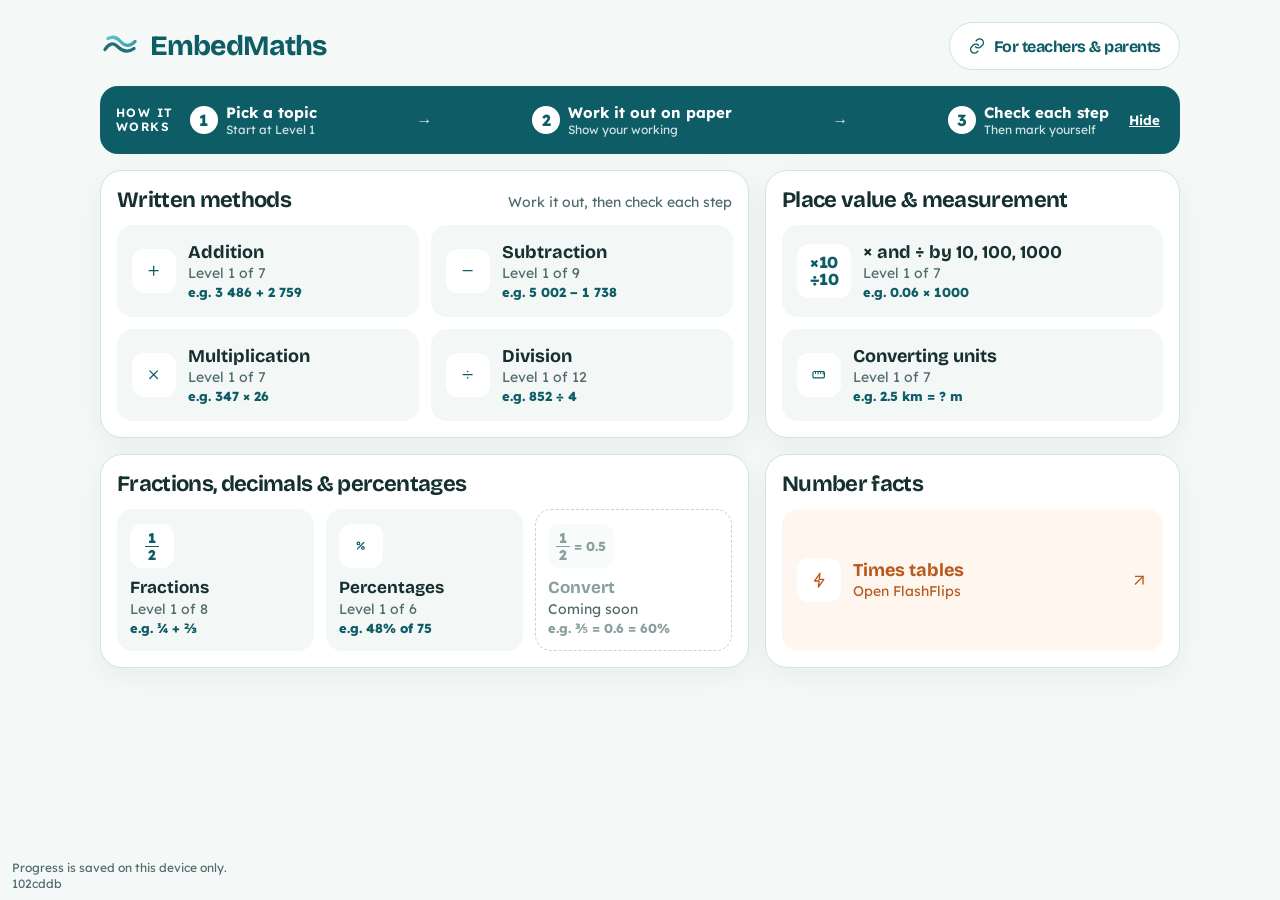
==== hub/index.html @ 119e543c "Draw the bus-stop line in one piece, and keep ticks and regrouped digits clear of the working. Co-au" ====
<!DOCTYPE html>
<html lang="en">
<head>
<meta charset="UTF-8">
<meta name="viewport" content="width=device-width, initial-scale=1, viewport-fit=cover">
<title>EmbedMaths</title>
<meta name="theme-color" content="#0E5D66">
<link rel="manifest" href="../manifest.webmanifest">
<link rel="apple-touch-icon" sizes="180x180" href="../icons/icon-embedmaths-180.png">
<link rel="icon" type="image/png" href="../icons/icon-embedmaths-512.png">
<meta name="apple-mobile-web-app-capable" content="yes">
<meta name="mobile-web-app-capable" content="yes">
<meta name="apple-mobile-web-app-status-bar-style" content="black-translucent">
<meta name="apple-mobile-web-app-title" content="EmbedMaths">
<script>
  /* Short commit id. Also the cache-buster. The version action keeps this current. */
  var VERSION = '102cddb';
  document.write('<link rel="stylesheet" href="core/styles.css?v=' + VERSION + '">');
</script>
</head>
<body>
<div id="app"></div>
<div id="note" class="modal hidden" role="dialog" aria-modal="true" aria-labelledby="noteText"></div>
<script>
  ['core/store.js', 'core/app.js', 'core/placevalue-chart.js', 'topics/subtraction.js', 'topics/addition.js', 'topics/multiplication.js', 'topics/division.js', 'topics/fractions.js', 'topics/percentages.js', 'topics/place-value.js', 'topics/conversions.js', 'core/levels.js', 'core/player.js', 'core/summary.js', 'core/extend.js', 'core/vendor/qrcode.js', 'core/linkbuilder.js'].forEach(function (src) {
    document.write('<script src="' + src + '?v=' + VERSION + '"><\/script>');
  });
</script>
<script>EM.boot();</script>
</body>
</html>
---- hub/core/styles.css ----
@font-face {
  font-family: "Bricolage Grotesque";
  src: url("fonts/bricolage-grotesque.woff2") format("woff2");
  font-weight: 200 800;
  font-style: normal;
  font-display: swap;
}
@font-face {
  font-family: Lexend;
  src: url("fonts/lexend.woff2") format("woff2");
  font-weight: 100 900;
  font-style: normal;
  font-display: swap;
}

:root {
  --teal: #0e5d66;
  --teal-deep: #0a454c;
  --ground: #f4f8f7;
  --ink: #16302f;
  --muted: #4f6b6d;
  --orange: #b85a1e;
  --tint: #fff6ef;
  --line: #d5e3e1;
  --card: #ffffff;
  --soft: #f3f7f6;
  --shadow: 0 8px 28px rgba(14, 50, 47, 0.05);
  --sans: Lexend, "Segoe UI", sans-serif;
  --display: "Bricolage Grotesque", Lexend, sans-serif;
}

* { box-sizing: border-box; }
html, body { margin: 0; min-height: 100%; }
body {
  background: var(--ground);
  color: var(--ink);
  font-family: var(--sans);
  font-variant-numeric: tabular-nums;
  min-height: 100vh;
  padding-top: env(safe-area-inset-top);
  padding-right: env(safe-area-inset-right);
  padding-bottom: env(safe-area-inset-bottom);
  padding-left: env(safe-area-inset-left);
}
button, input, select, textarea { font-family: inherit; color: inherit; }
button {
  cursor: pointer;
  appearance: none;
  -webkit-appearance: none;
}
svg { width: 1.15em; height: 1.15em; display: block; }
.hidden, [hidden] { display: none !important; }

.shell { width: min(1080px, calc(100% - 32px)); margin: 0 auto; padding: 22px 0 36px; }
h1, h2, .brand, .equation, .btn, .level-name {
  font-family: var(--display);
  letter-spacing: -0.03em;
}
h1 { font-size: clamp(32px, 4vw, 48px); line-height: 1.05; margin: 8px 0 18px; }
h2 { font-size: 22px; margin: 0; }
.lede { color: var(--muted); margin: -8px 0 18px; }
.eyebrow {
  margin: 0 0 6px;
  font-size: 12px;
  letter-spacing: 0.08em;
  text-transform: uppercase;
  color: var(--muted);
  font-weight: 600;
}
.eyebrow.light { color: rgba(255, 255, 255, 0.78); }
.eyebrow.warn { color: var(--orange); }
.site-foot {
  position: fixed;
  left: max(12px, env(safe-area-inset-left));
  bottom: max(8px, env(safe-area-inset-bottom));
  z-index: 4;
  margin: 0;
  color: var(--muted);
  font-size: 12px;
  line-height: 1.35;
}
.site-foot p { margin: 0; }
.site-foot.in-flow {
  position: static;
  margin: 18px 4px 0;
  padding-bottom: env(safe-area-inset-bottom);
}

.top, .picker-top, .play-top {
  display: flex;
  align-items: center;
  justify-content: space-between;
  gap: 12px;
}
.brand { display: flex; align-items: center; gap: 10px; color: var(--teal); font-size: 28px; font-weight: 760; }
.waves { width: 40px; height: 26px; flex: none; display: block; }
.board-brand .waves { width: 32px; height: 21px; }

.btn {
  min-height: 48px;
  border-radius: 999px;
  border: 1.5px solid transparent;
  padding: 0 18px;
  font-size: 16px;
  font-weight: 700;
  display: inline-flex;
  align-items: center;
  justify-content: center;
  gap: 8px;
  background: var(--teal);
  color: #fff;
}
.btn.primary { background: var(--teal); color: #fff; }
.btn.ghost { background: #fff; color: var(--teal); border-color: var(--line); }
.btn.light { background: #fff; color: var(--teal); }
.btn.dark { background: var(--teal-deep); color: #fff; }
.btn.peach { background: #f6e2d4; color: var(--orange); }
.btn svg { width: 18px; height: 18px; }
.play-nav { display: flex; align-items: center; gap: 8px; }
.btn.icon-btn { width: 44px; min-width: 44px; padding: 0; }
.text-link { background: none; border: 0; color: var(--teal); text-decoration: underline; min-height: 44px; font-weight: 650; }

.teacher {
  margin-top: 18px;
  background: var(--teal);
  color: #fff;
  border-radius: 22px;
  padding: 18px 20px;
  display: flex;
  align-items: center;
  justify-content: space-between;
  gap: 16px;
}
.teacher h2 { font-size: 28px; }
.teacher p { margin: 4px 0 0; color: rgba(255, 255, 255, 0.82); }
.teacher-msg { color: #fff; font-weight: 650; }
.teacher .teacher-due { color: #fff; font-weight: 700; }
.teacher .teacher-due.late {
  color: #fff; background: var(--orange); display: inline-block;
  margin-top: 8px; padding: 2px 10px; border-radius: 999px;
}
.session-msg { margin: 2px 0 0; font-size: 14px; font-weight: 650; color: var(--teal); }
.teacher-actions { display: flex; gap: 10px; flex-shrink: 0; }

.how {
  margin-top: 16px;
  background: var(--teal);
  color: #fff;
  border-radius: 18px;
  padding: 12px 16px;
  display: flex;
  align-items: center;
  gap: 14px 16px;
}
.how-kicker {
  margin: 0;
  font-family: var(--sans);
  font-size: 12px;
  font-weight: 600;
  letter-spacing: 0.12em;
  text-transform: uppercase;
  line-height: 1.2;
  flex: none;
}
.how-steps {
  display: grid;
  grid-template-columns: auto 1fr auto 1fr auto;
  align-items: center;
  column-gap: 8px;
  flex: 1;
  min-width: 0;
}
.how-step { display: flex; align-items: center; gap: 8px; min-width: 0; }
.how-n {
  width: 28px; height: 28px; border-radius: 50%; background: #fff; color: var(--teal);
  display: grid; place-items: center; font-weight: 760; flex: none;
}
.how-copy { display: flex; flex-direction: column; min-width: 0; }
.how-copy strong { font-size: 15px; line-height: 1.2; }
.how-copy span { font-size: 12px; color: rgba(255, 255, 255, 0.82); line-height: 1.25; }
.how-arrow { color: rgba(255, 255, 255, 0.85); text-align: center; }
.how-hide, .how-show {
  background: none; border: 0; color: #fff; text-decoration: underline;
  font-weight: 650; min-height: 44px; padding: 0 4px; flex: none;
}
.how-hide { margin-left: auto; }
.how-collapsed { margin: 12px 4px 0; }
.how-show { color: var(--teal); min-height: 44px; font-size: 15px; }
.home-grid { display: grid; gap: 16px; margin-top: 16px; align-items: stretch; }
.home-col { display: flex; flex-direction: column; gap: 16px; min-width: 0; }
.home-col > .panel.grow { flex: 1; display: flex; flex-direction: column; }
.home-col > .panel.grow .tile-grid,
.home-col > .panel.grow .tile-stack { flex: 1; }
.home-col > .panel.grow .tile-grid.three { grid-auto-rows: 1fr; }
.home-col > .panel.grow .tile-stack { grid-template-rows: 1fr; }
.panel { background: var(--card); border: 1px solid var(--line); border-radius: 22px; padding: 16px; box-shadow: var(--shadow); min-width: 0; }
.panel-head { display: flex; justify-content: space-between; gap: 12px; align-items: baseline; margin-bottom: 12px; flex-wrap: wrap; }
.panel-head p, .panel > h2 { color: var(--ink); }
.panel > h2 { margin-bottom: 12px; }
.panel-head p { margin: 0; color: var(--muted); font-size: 14px; }
.tile-grid, .tile-row, .tile-stack { display: grid; gap: 12px; }
.tile-grid { grid-template-columns: 1fr; }
.tile-grid.three { grid-template-columns: 1fr 1fr 1fr; }
.tile-stack { grid-template-columns: 1fr; }
.tile-row.two { grid-template-columns: 1fr; }
.tile, .level-card {
  text-align: left;
  background: var(--soft);
  border: 1px solid transparent;
  border-radius: 16px;
  min-height: 92px;
  padding: 14px;
  color: inherit;
  text-decoration: none;
}
.tile { display: flex; align-items: center; gap: 12px; width: 100%; min-width: 0; container-type: inline-size; }
.tile-icon {
  width: 44px; height: 44px; border-radius: 12px; background: #fff; color: var(--teal);
  display: grid; place-items: center; flex-shrink: 0;
}
.tile-icon.pv-icon {
  width: 54px; height: 54px; display: flex; align-items: center; justify-content: center;
  overflow: hidden; padding: 3px;
}
.pv-mark {
  display: flex; flex-direction: column; align-items: center; justify-content: center;
  font-family: var(--sans); font-size: 16px; font-weight: 760; line-height: 1.05;
  letter-spacing: -0.03em; text-align: center;
}
.tile-icon.convert-icon {
  width: auto; min-width: 44px; height: 44px; padding: 0 8px; display: flex; flex-direction: row;
  gap: 4px; font-size: 13px; font-weight: 760;
}
.mini-frac { display: inline-flex; flex-direction: column; align-items: center; line-height: 1; font-weight: 780; font-size: 14px; }
.mini-frac span:first-child { border-bottom: 1.5px solid currentColor; padding: 0 3px 1px; min-width: 0.9em; text-align: center; }
.mini-frac span:last-child { padding: 1px 3px 0; min-width: 0.9em; text-align: center; }
.mini-eq { font-weight: 760; }
.tile-copy { display: flex; flex-direction: column; gap: 2px; min-width: 0; }
.tile-name { font-family: var(--display); font-weight: 720; font-size: 18px; line-height: 1.15; }
@container (max-width: 230px) {
  .tile-name { font-size: 16px; }
}
.tile-meta { color: var(--muted); font-size: 14px; overflow-wrap: break-word; }
.tile-ex { color: var(--teal); font-size: 13px; font-weight: 760; line-height: 1.25; overflow-wrap: break-word; }
.tile.stack { flex-direction: column; align-items: flex-start; justify-content: flex-start; gap: 10px; height: 100%; padding: 14px 12px; }
.tile.stack .tile-name { font-size: 17px; }
.tile.soon { border: 1.5px dashed #c5d5d3; background: transparent; color: #8aa0a0; }
.tile.soon .tile-icon { color: #8aa0a0; background: #f7fbfa; }
.tile.soon .tile-ex { color: #8aa0a0; }
.tile.warm { background: var(--tint); }
.tile.warm .tile-icon, .tile.warm .tile-name, .tile.warm .tile-meta, .tile.warm .tile-go { color: var(--orange); }
.tile-go { margin-left: auto; }

.level-grid { display: grid; gap: 12px; grid-template-columns: 1fr; }
.level-card { position: relative; min-height: 108px; background: #fff; border: 1px solid var(--line); display: flex; flex-direction: column; gap: 4px; }
.level-card .kicker { font-size: 12px; letter-spacing: 0.06em; text-transform: uppercase; color: var(--muted); font-weight: 700; }
.level-name { font-size: 20px; font-weight: 740; }
.level-ex { color: var(--muted); }
.level-card.on { background: var(--teal); color: #fff; border-color: var(--teal); }
.level-card.on .kicker, .level-card.on .level-ex { color: rgba(255, 255, 255, 0.82); }
.level-card.level-ext { background: #fff; border: 1.5px dashed var(--orange); }
.level-card.level-ext.on { background: var(--tint); color: var(--ink); border: 1.5px dashed var(--orange); }
.level-card.level-ext.on .kicker, .level-card.level-ext.on .level-ex { color: var(--muted); }
.ext-card {
  grid-column: 1 / -1;
  background: var(--tint);
  border-color: var(--orange);
  color: var(--orange);
  justify-content: center;
}
.ext-card .level-name { color: var(--orange); }
.tick { position: absolute; top: 14px; right: 14px; color: var(--teal); }
.tick svg { width: 22px; height: 22px; }
.here-note { color: var(--teal); font-size: 13px; font-weight: 700; }

.picker-bar {
  margin-top: 16px;
  background: #fff;
  border: 1px solid var(--line);
  border-radius: 20px;
  padding: 12px;
  display: flex;
  flex-wrap: wrap;
  align-items: center;
  gap: 14px;
  position: sticky;
  bottom: 10px;
}
.q-block { display: flex; align-items: center; gap: 10px; }
.seg { display: flex; background: var(--soft); border-radius: 12px; padding: 4px; gap: 4px; }
.seg-opt { position: relative; min-width: 44px; min-height: 44px; display: grid; place-items: center; border-radius: 10px; color: var(--muted); font-weight: 700; }
.seg-opt input { position: absolute; opacity: 0; inset: 0; margin: 0; }
.seg-opt.on, .seg-opt:has(input:checked) { background: #fff; color: var(--ink); box-shadow: 0 1px 4px rgba(22, 48, 47, 0.08); }
.check-row { display: flex; align-items: center; gap: 8px; min-height: 44px; font-weight: 650; }
.check-row input { width: 22px; height: 22px; accent-color: var(--teal); }
.picker-bar .btn { margin-left: auto; }

.play-top { margin-bottom: 8px; flex-wrap: wrap; align-items: flex-start; }
.progress-wrap { text-align: center; min-width: 0; flex: 1; }
.progress-wrap p { margin: 0 0 6px; font-weight: 650; overflow-wrap: break-word; }
.progress { display: flex; gap: 4px; width: min(280px, 46vw); margin: 0 auto; }
.seg-bit { height: 8px; flex: 1; border-radius: 99px; background: #e1e9e8; }
.seg-bit.right { background: var(--teal); }
.seg-bit.wrong { background: var(--orange); }
.seg-bit.now { outline: 2px solid var(--teal); }
.tricky-tag { background: var(--tint); color: var(--orange); border-radius: 999px; padding: 8px 12px; font-weight: 700; }

.work { display: grid; gap: 10px; min-width: 0; }
.work > * { min-width: 0; }
.paper, .steps-col, .check, .strategy, .watch, .next-card {
  background: #fff;
  border: 1px solid var(--line);
  border-radius: 22px;
  padding: 12px 14px;
  width: 100%;
  max-width: 100%;
  height: auto;
  overflow-wrap: break-word;
}
.q-instruction {
  margin: 0 0 10px;
  font-family: var(--sans);
  font-weight: 760;
  font-size: 18px;
  line-height: 1.3;
  letter-spacing: 0;
}
.equation { font-size: clamp(28px, 3.4vw, 40px); margin: 0 0 4px; font-weight: 760; container-type: inline-size; max-width: 100%; overflow-wrap: break-word; }
.paper.pct-paper .equation { font-size: clamp(30px, 4vw, 48px); }
.paper.pct-paper .equation.eq-prose { font-size: clamp(18px, 2.4vw, 29px); font-weight: 700; line-height: 1.35; }
.paper.roomy { padding: 28px 24px; }
.paper.roomy .equation .frac,
.paper.roomy .equation .eq-op { font-size: 1.45em; }
.eq-sum { display: inline-flex; align-items: center; gap: 0.95em; vertical-align: middle; max-width: 100%; }
.eq-op { font-weight: 650; line-height: 1; }
.equation .eq-amounts { display: block; margin-top: 4px; font-size: clamp(13px, 1.7vw, 20px); font-weight: 650; line-height: 1.35; overflow-wrap: break-word; }
.equation .eq-choices {
  display: flex; flex-wrap: wrap; gap: 10px; margin-top: 16px;
  font-family: var(--sans); font-size: clamp(15px, 1.7vw, 20px); font-weight: 400;
  line-height: 1.2; letter-spacing: 0;
}
.equation .eq-choice {
  display: inline-flex; align-items: center; gap: 8px;
  padding: 4px 10px 4px 5px; border: 1.5px solid #b7cdc9; border-radius: 12px;
  background: #fff; color: var(--ink); font-weight: 400; max-width: 100%;
  white-space: normal; overflow-wrap: break-word; height: auto; min-height: 28px;
}
.equation .eq-letter {
  display: grid; place-items: center; width: 18px; height: 18px; flex: none;
  border-radius: 5px; background: var(--teal); color: #fff;
  font-size: 11px; font-weight: 700; line-height: 1;
}
@container (max-width: 520px) {
  .equation .eq-choices { display: grid; grid-template-columns: 1fr 1fr; }
  .equation .eq-choice { width: 100%; }
}
.estimate, .closeness, .wait-note { color: var(--muted); margin: 0 0 6px; max-width: 100%; overflow-wrap: break-word; }
.closeness { margin: 8px 0 0; }
#algo { min-width: 0; max-width: 100%; }

.algo-grid-wrap {
  display: block;
  width: max-content;
  max-width: 100%;
  padding-top: 0.55em;
  font-variant-numeric: tabular-nums;
  font-size: clamp(20px, 3.2vw, 32px);
  line-height: 1;
}
.algo-row { display: flex; align-items: flex-end; justify-content: flex-end; }
.dc {
  width: 0.9em;
  height: 1.05em;
  font-size: 1em;
  font-weight: 650;
  display: inline-flex;
  align-items: flex-end;
  justify-content: center;
  position: relative;
  line-height: 1;
  flex: 0 0 0.9em;
}
.dc.dot { width: 0.55em; }
.dc.op { color: var(--ink); }
.dc .d.crossed { color: #9aabaa; text-decoration: line-through; font-size: 0.72em; }
.dc .newval {
  position: absolute; top: -0.85em; left: 50%; transform: translateX(-50%);
  color: var(--orange); font-size: 0.58em; font-weight: 700; white-space: nowrap;
}
.carry-row .dc { height: 0.85em; align-items: flex-end; }
.dc .carry {
  position: static; transform: none;
  color: var(--orange); font-size: 0.72em; font-weight: 700; line-height: 1;
}
.dc .carry.used { color: #9aabaa; }
.dc .carry.struck { color: #9aabaa; text-decoration: line-through; text-decoration-thickness: 1px; }
.dc .carry.quiet { color: #8aa0a0; }
.mul-grid .dc { width: 1.2em; flex-basis: 1.2em; }
.mul-grid .carry-row .dc { height: 1.05em; overflow: visible; }
.mul-grid .carry { font-size: 0.52em; }
.dc.shade { background: #e4eeec; border-radius: 6px; }
.dc .d.fresh { color: var(--orange); background: var(--tint); border-radius: 5px; box-shadow: 0 0 0 3px var(--tint); }
.mul-key { list-style: none; margin: 10px 0 0; padding: 0; color: var(--muted); font-size: 14px; line-height: 1.45; font-weight: 650; }
.mul-key li { display: flex; align-items: center; gap: 8px; }
.mul-key .k {
  display: block; width: 14px; height: 4px; border-radius: 2px;
  background: var(--orange); flex: 0 0 14px;
}
.mul-key .k.struck { background: #9aabaa; position: relative; }
.mul-key .k.struck::after {
  content: ""; position: absolute; left: -2px; right: -2px; top: 1px;
  height: 1.5px; background: #6d8080; transform: rotate(-28deg);
}
.mul-key .k.quiet {
  height: 7px; background: transparent; position: relative;
}
.mul-key .k.quiet::before {
  content: ""; position: absolute; left: 3px; top: 0;
  width: 7px; height: 7px; border-radius: 50%; background: #8aa0a0;
}
.dc .d.ph {
  color: var(--orange);
  border: 1.5px dashed var(--orange);
  border-radius: 6px;
  padding: 0 3px;
  line-height: 1.15;
}
.dc .d.res { color: var(--teal); }
.sep-row { border-top: 2px solid var(--ink); margin-top: 5px; padding-top: 0; }
.algo-grid-wrap.has-dp { padding-bottom: 0.35em; }
.dc.counted { box-shadow: inset 0 -3px 0 var(--orange); }
.dc.dot.dp-arrow { position: relative; }
.dc.dot.dp-arrow::after {
  content: '';
  position: absolute;
  left: 50%;
  bottom: -0.42em;
  transform: translateX(-50%);
  border-left: 4px solid transparent;
  border-right: 4px solid transparent;
  border-top: 6px solid var(--orange);
}
.algo-dp-note {
  margin: 8px 0 0;
  max-width: 34em;
  font-weight: 700;
  font-size: clamp(16px, 1.8vw, 20px);
  line-height: 1.35;
}

.div-layout {
  display: grid;
  grid-template-columns: minmax(0, 1fr) minmax(168px, 210px);
  gap: 16px 18px;
  align-items: start;
  margin-top: 12px;
  min-width: 0;
}
.div-layout.stacked { grid-template-columns: minmax(0, 1fr); }
.div-work { min-width: 0; max-width: 100%; }
.bus {
  display: flex;
  align-items: flex-end;
  gap: 8px;
  width: max-content;
  max-width: none;
  padding-left: 0.35em;
  font-size: clamp(26px, 3vw, 40px);
  font-weight: 760;
  line-height: 1;
}
.bus-divisor { font-size: 1em; padding-bottom: 2px; }
.bus-board {
  display: grid;
  grid-template-rows: auto 3px auto;
  align-items: end;
}
.bus-ans, .bus-slot {
  display: flex;
  justify-content: center;
  align-items: flex-end;
  min-height: 1.2em;
}
.bus-ans { grid-row: 1; }
.bus-rule {
  grid-row: 2;
  height: 3px;
  align-self: stretch;
  background: var(--ink);
}
.bus-slot { grid-row: 3; padding-top: 6px; position: relative; }
.bus-slot:has(.bus-fig.ph) { padding-top: 1.15em; }
.bus-slot.bracket::before {
  content: "";
  position: absolute;
  left: -3px;
  top: -3px;
  bottom: 0;
  width: 3px;
  background: var(--ink);
  border-radius: 12px 0 0 0;
}
.bus-figwrap { position: relative; display: inline-flex; align-items: flex-end; justify-content: center; }
.bus-ans.ph, .bus-fig.ph {
  color: var(--orange);
  border: 1.5px dashed var(--orange);
  border-radius: 6px;
  min-width: 0.85em;
  padding: 1px 3px 0;
  line-height: 1.05;
  justify-content: center;
}
.bus-fig.ph {
  min-width: 0.72em;
  padding: 0 2px;
  border-radius: 4px;
}
.bus-figwrap .bus-rem {
  position: absolute;
  top: -0.42em;
  left: -0.55em;
  color: var(--orange);
  font-size: 0.46em;
  font-weight: 760;
  line-height: 1;
  margin: 0;
}
.bus-figwrap:has(.bus-fig.ph) .bus-rem {
  top: auto;
  bottom: calc(100% + 3px);
  left: 0;
  transform: translateX(calc(-100% - 3px));
}
.bus-r { font-size: 0.62em; font-weight: 760; padding: 0 4px 2px; justify-content: flex-start; white-space: nowrap; }
.div-answer {
  display: flex;
  flex-direction: column;
  align-items: flex-start;
  gap: 2px;
  width: 100%;
  max-width: 100%;
  height: auto;
  margin: 16px 0 0;
  background: #e7f1f0;
  border-radius: 12px;
  padding: 12px 14px;
  overflow-wrap: break-word;
}
.div-answer strong, .div-check { display: block; max-width: 100%; }
.div-answer .frac, .step .frac, .order-line .frac {
  font-size: 1.15em;
  vertical-align: middle;
  margin: 0 0.12em;
}
.div-answer .frac-n, .step .frac-n, .order-line .frac-n { border-bottom-width: 2px; }
.mult-wrap { min-width: 0; max-width: 210px; }
.mult-closed, .mult-toggle {
  min-height: 44px;
  height: auto;
  max-width: 100%;
  border-radius: 999px;
  border: 1.5px solid var(--line);
  background: #fff;
  color: var(--ink);
  font-weight: 740;
  padding: 8px 14px;
  display: inline-flex;
  align-items: center;
  gap: 8px;
  white-space: normal;
  text-align: left;
}
.mult-panel { border: 1.5px solid var(--line); border-radius: 16px; background: #f6faf9; overflow: hidden; }
.mult-panel .mult-toggle { width: 100%; border: 0; border-radius: 0; background: transparent; justify-content: space-between; }
.mult-row { display: flex; justify-content: space-between; gap: 16px; padding: 2px 12px; color: var(--muted); font-variant-numeric: tabular-nums; }
.mult-row.used { background: #f6e2d4; color: var(--orange); font-weight: 760; border-radius: 8px; margin: 2px 6px; }
.mult-note { color: var(--muted); font-size: 14px; margin: 10px 0 0; max-width: 100%; overflow-wrap: break-word; }
.bus-key { display: flex; flex-wrap: wrap; gap: 8px 16px; align-items: center; color: var(--muted); font-size: 13px; margin: 8px 0 0; max-width: 100%; }
.bus-key .bus-rem { position: static; font-size: 0.85em; margin: 0 2px 0 0; right: auto; bottom: auto; }
.ph-key { color: var(--orange); border: 1.5px dashed var(--orange); border-radius: 4px; padding: 0 4px; font-weight: 760; }
.share-note { margin: 12px 0 8px; max-width: 100%; overflow-wrap: break-word; }
.share-bar { display: flex; width: 100%; max-width: 360px; border: 2px solid var(--teal); border-radius: 12px; overflow: hidden; }
.share-part { flex: 1; text-align: center; padding: 8px 0; background: #e7f2f1; color: var(--teal); font-weight: 740; }
.share-part + .share-part { border-left: 2px solid var(--teal); }
.share-part.on { background: var(--teal); color: #fff; }
.share-eq { font-size: 28px; font-weight: 760; margin: 14px 0; display: flex; flex-wrap: wrap; align-items: center; gap: 6px; max-width: 100%; }
.recur {
  position: relative;
  display: inline-block;
  padding-top: 0.28em;
  line-height: 1;
}
.recur-dot {
  position: absolute;
  left: 50%;
  top: 0;
  width: 0.22em;
  height: 0.22em;
  transform: translateX(-50%);
  border-radius: 50%;
  background: currentColor;
}
.frac { display: inline-flex; flex-direction: column; align-items: center; vertical-align: middle; font-size: 0.55em; line-height: 1; margin: 0 2px; font-weight: 760; }
.equation .frac { font-size: 0.72em; }
.level-ex .frac { font-size: 0.8em; }
.frac-n { border-bottom: 2px solid currentColor; padding: 0 4px 1px; }
.frac-d { padding: 1px 4px 0; }
.mixed { display: inline-flex; align-items: center; gap: 0.12em; vertical-align: middle; }
.frac-board {
  display: grid;
  width: max-content;
  max-width: 100%;
  grid-template-columns: auto max-content auto max-content;
  column-gap: 0.95em;
  row-gap: 0.4em;
  align-items: center;
  justify-content: start;
  font-size: clamp(26px, 3vw, 40px);
  font-weight: 760;
  line-height: 1;
  padding: 0.15em 1em 0.15em 0.15em;
}
.frac-board.order { grid-template-columns: repeat(3, max-content); column-gap: 1.2em; padding-right: 1em; }
.frac-board.of-line { display: flex; align-items: center; flex-wrap: nowrap; gap: 0.45em; padding-left: 0.7em; }
.frac-of { font-size: 0.62em; font-weight: 650; }
.frac-gap { font-size: 0.7em; }
.frac-col { display: flex; align-items: center; justify-content: flex-end; gap: 0.12em; }
.frac-stack { width: 2.8em; display: flex; flex-direction: column; align-items: stretch; flex: none; }
.frac-stack .frac-n, .frac-stack .frac-d { display: block; width: 100%; text-align: center; padding-left: 0; padding-right: 0; }
.frac-fig { position: relative; display: inline-block; }
.frac-mul, .frac-side {
  position: absolute;
  color: var(--orange);
  font-size: 0.42em;
  font-weight: 760;
  line-height: 1;
  white-space: nowrap;
}
.frac-mul { left: 100%; top: 0; margin-left: 1px; }
.frac-side { right: 100%; top: 0.05em; margin-right: 2px; }
.frac-eq, .frac-op { font-weight: 650; }
.frac-amt { font-size: 1.05em; }
.frac-stack.has-mul { margin-right: 1.6em; }
.pct-work { width: 100%; max-width: 100%; margin-top: 6px; }
.pct-work .div-answer { margin-top: 8px; }
.pct-hint { margin: 0 0 10px; color: var(--muted); font-weight: 650; font-size: 15px; line-height: 1.35; }
.method-tabs { display: flex; flex-wrap: wrap; gap: 8px; margin: 0 0 14px; }
.method-tab {
  min-height: 44px;
  padding: 8px 14px;
  border-radius: 999px;
  border: 1.5px solid var(--line);
  background: #fff;
  color: var(--ink);
  font: inherit;
  font-weight: 700;
  font-size: 15px;
  cursor: pointer;
}
.method-tab.on { background: var(--teal); color: #fff; border-color: var(--teal); }
.pct-rule, .pct-lead { margin: 0 0 4px; font-weight: 760; font-size: clamp(18px, 2.2vw, 24px); line-height: 1.3; }
.pct-mul { margin: 0; }
.pct-kicker { margin: 14px 0 8px; font-weight: 760; font-size: 17px; line-height: 1.3; }
.pct-kicker:first-child { margin-top: 0; }
.pct-box {
  border: 1.5px solid #b7c9e4;
  border-radius: 12px;
  padding: 12px 14px;
  margin: 0 0 12px;
  max-width: 100%;
}
.pct-grid {
  display: grid;
  grid-template-columns: max-content max-content max-content;
  column-gap: 0.55em;
  row-gap: 0.28em;
  align-items: baseline;
  width: max-content;
  max-width: 100%;
  font-size: clamp(22px, 2.8vw, 32px);
  font-weight: 760;
  line-height: 1.25;
}
.pct-line, .pct-final {
  margin: 0 0 8px;
  font-size: clamp(22px, 2.8vw, 32px);
  font-weight: 760;
  line-height: 1.25;
  max-width: 100%;
}
.pct-final { color: var(--teal); white-space: nowrap; }
.pct-note {
  margin: 4px 0 0;
  background: var(--soft);
  border: 1.5px dashed var(--line);
  border-radius: 12px;
  padding: 12px 14px;
  font-weight: 650;
  line-height: 1.4;
}
.pct-frac { font-size: clamp(28px, 3.4vw, 44px); }
.frac-calc { display: flex; flex-wrap: wrap; gap: 0.35em 1.1em; margin: 14px 0 0; font-weight: 760; font-size: clamp(18px, 2.4vw, 28px); max-width: 100%; }
.frac-res { color: var(--teal); }
.bar-model { max-width: 100%; margin-top: 16px; }
.bar-cap { display: flex; justify-content: space-between; gap: 8px 16px; flex-wrap: wrap; margin: 0 0 6px; color: var(--muted); font-size: 14px; font-weight: 650; }
.bar { display: flex; width: 100%; max-width: 460px; border: 2px solid var(--teal); border-radius: 12px; overflow: hidden; }
.bar span { flex: 1; min-width: 0; text-align: center; padding: 8px 2px; background: #e7f2f1; color: var(--teal); font-weight: 760; }
.bar span.on { background: var(--teal); color: #fff; }
.bar span + span { border-left: 2px solid var(--teal); }
.bar-sum { margin: 8px 0 0; font-weight: 760; }
.div-layout.has-lists { grid-template-columns: minmax(0, 1fr) max-content; align-items: start; }
.div-layout.stacked.has-lists { grid-template-columns: minmax(0, 1fr); }
.mult-wrap.multi {
  display: flex;
  flex-direction: row;
  flex-wrap: nowrap;
  align-items: flex-start;
  gap: 10px;
  width: max-content;
  max-width: 100%;
}
.mult-wrap.multi .mult-panel,
.mult-wrap.multi .mult-closed {
  flex: 1 1 auto;
  width: auto;
  min-width: 8.2em;
  height: auto;
  max-height: none;
  overflow: visible;
}
.div-layout.stacked .mult-wrap.multi { width: 100%; max-width: 100%; }
.div-layout.stacked .mult-wrap.multi .mult-panel,
.div-layout.stacked .mult-wrap.multi .mult-closed { flex: 1 1 0; min-width: 0; }
.order-line { margin: 12px 0 0; font-weight: 760; max-width: 100%; }
@media (max-width: 600px) {
  .bus { font-size: 26px; }
  .share-eq { font-size: 22px; }
}

.pv { max-width: 100%; min-width: 0; }
.pv-grid {
  display: grid;
  width: 100%;
  max-width: 100%;
  grid-template-columns: minmax(2.4em, 46px) repeat(var(--pv-cols), minmax(0, 1fr));
  gap: 3px 4px;
  align-items: center;
  justify-content: start;
  font-size: clamp(12px, 2.6vw, 16px);
}
.pv-head, .pv-lab { color: var(--muted); font-size: 0.85em; font-weight: 700; text-align: center; min-width: 0; overflow-wrap: anywhere; }
.pv-lab { text-align: left; overflow-wrap: break-word; }
.pv-cell {
  height: auto; min-height: 2em; min-width: 0; border: 1px solid var(--line); border-radius: 8px; background: var(--soft);
  display: grid; place-items: center; font-weight: 700;
}
.pv-cell.point { border: 0; background: transparent; }
.pv-cell.move { background: #d7ebe8; color: var(--teal); }
.pv-cell.ph { color: var(--orange); background: #fff; border: 1.5px dashed var(--orange); }
.pv-arrow { grid-column: 2 / -1; position: relative; height: 34px; color: var(--orange); font-weight: 700; }
.pv-arrow svg { width: 100%; height: 34px; display: block; }
.pv-move { position: absolute; top: 2px; transform: translateX(-50%); font-size: 13px; max-width: 7em; text-align: center; background: #fff; padding: 0 4px; overflow-wrap: break-word; }
.pv-legend { display: flex; flex-wrap: wrap; gap: 8px 12px; align-items: center; color: var(--muted); font-size: 13px; margin: 8px 0 0; max-width: 100%; }
.swatch { width: 14px; height: 14px; border-radius: 4px; display: inline-block; }
.swatch.move { background: #d7ebe8; border: 1px solid #b7d6d2; }
.swatch.ph { border: 1.5px dashed var(--orange); }
.unit-set { max-width: 100%; min-width: 0; }
.measure-tabs { display: flex; flex-wrap: wrap; gap: 6px; margin: 0 0 6px; }
.measure-tab { border-radius: 999px; padding: 2px 10px; font-size: 13px; font-weight: 700; border: 1.5px solid var(--line); color: var(--muted); }
.measure-tab.on { color: #fff; border-color: transparent; }
.unit-row { display: grid; grid-template-columns: minmax(0, 64px) minmax(0, 1fr) minmax(0, 64px); gap: 6px; align-items: center; margin: 3px 0; max-width: 100%; }
.unit-row.fade { opacity: 0.35; }
.unit-pill { border: 1.5px solid currentColor; border-radius: 10px; text-align: center; font-weight: 750; padding: 3px 2px; background: #fff; min-width: 0; overflow-wrap: break-word; }
.unit-arrows { text-align: center; font-size: 12px; font-weight: 700; line-height: 1.25; }
.unit-arrows b { font-weight: 800; }
.check-you { background: var(--tint); border: 1.5px solid #e7c2a8; border-radius: 12px; padding: 8px 10px; margin: 8px 0; width: 100%; max-width: 100%; height: auto; overflow-wrap: break-word; }
.check-you .eyebrow { color: var(--orange); margin: 0 0 4px; }
.check-you p { margin: 0; font-weight: 700; overflow-wrap: break-word; }
.sep-row .dc { height: 0.12em; align-items: flex-end; }
.sep-row .dc:has(.d) { height: 1.05em; }

.step-fold { border: 1px solid var(--line); border-radius: 14px; background: #fff; padding: 4px 12px 8px; }
.step-fold summary {
  min-height: 44px; display: flex; align-items: center; font-weight: 700; cursor: pointer;
  list-style: none;
}
.step-fold summary::-webkit-details-marker { display: none; }
.steps { list-style: none; margin: 8px 0 0; padding: 0; display: flex; flex-direction: column; gap: 4px; }
.step {
  display: flex; gap: 8px; align-items: flex-start;
  border: 1px solid var(--line); border-radius: 12px; padding: 6px 10px; background: #fff;
  width: 100%; max-width: 100%; height: auto; overflow-wrap: break-word;
}
.step > div { min-width: 0; flex: 1; }
.step.done { padding: 3px 10px; }
.col-link {
  margin-top: 6px; padding: 0; border: 0; background: none; color: var(--teal);
  font-weight: 700; text-decoration: underline; min-height: 44px;
}
.step .n {
  width: 28px; height: 28px; border-radius: 50%; display: grid; place-items: center;
  background: var(--soft); color: var(--muted); font-weight: 700; flex-shrink: 0;
}
.reveal-line { margin: 0; font-weight: 650; line-height: 1.45; }
.reveal-lines { display: flex; flex-direction: column; gap: 8px; }
.check .btn { margin-top: 12px; }
.step p { margin: 0; overflow-wrap: break-word; }
.step-title { font-weight: 740; margin-bottom: 4px; }
.step.current { background: var(--tint); border-color: #f0d2c0; }
.step.current .n { background: var(--orange); color: #fff; }
.step.later { color: var(--muted); opacity: 0.45; }
.step-head {
  list-style: none; border: 0; background: transparent; padding: 12px 2px 2px;
  font-size: 12px; font-weight: 760; letter-spacing: 0.06em; text-transform: uppercase; color: var(--muted);
}
.strategy { margin-top: 12px; background: #f3faf8; }
.strategy p { margin: 0 0 6px; }

.check { margin-top: 12px; }
.check h3 { margin: 0 0 10px; font-family: var(--display); }
.check-row, .chips, .action-row { display: flex; flex-wrap: wrap; gap: 8px; }
.choice, .chip {
  min-height: 44px; height: auto; max-width: 100%; border-radius: 999px; border: 1.5px solid var(--line);
  background: #fff; padding: 8px 14px; font-family: var(--sans); font-size: 16px;
  font-weight: 650; color: var(--ink); appearance: none; -webkit-appearance: none;
  white-space: normal; text-align: center;
}
.dock { display: flex; align-items: flex-end; justify-content: space-between; gap: 12px; }
.dock-left { flex: 1; min-width: 0; }
.dock .check {
  margin: 0; background: transparent; border: 0; padding: 0; box-shadow: none;
}
.pct-trim { margin: 8px 0 0; font-weight: 650; line-height: 1.35; }
.choice.right.on { border-color: var(--teal); color: var(--teal); background: #eef6f6; }
.choice.wrong.on, .chip.on { background: var(--orange); color: #fff; border-color: var(--orange); }
.choice svg { width: 18px; height: 18px; display: inline-block; vertical-align: -3px; }
.which { margin: 12px 0 8px; color: var(--muted); }
.action-row { justify-content: flex-end; margin-top: 0; flex: none; }

.summary .q-row { display: flex; flex-wrap: wrap; gap: 8px; padding: 0; margin: 0 0 16px; list-style: none; }
.q-tile {
  width: 76px; min-height: 72px; border-radius: 16px; display: flex; flex-direction: column;
  align-items: center; justify-content: center; gap: 4px; font-weight: 700;
}
.q-tile.good { background: var(--teal); color: #fff; }
.q-tile.bad { background: var(--tint); color: var(--orange); border: 1.5px solid #e7c2a8; }
.q-tile svg { width: 22px; height: 22px; }
.q-tile b { font-size: 12px; text-align: center; font-weight: 700; }
.summary-grid { display: grid; gap: 12px; }
.watch h2, .next-card h2 { font-size: 26px; margin: 0 0 8px; }
.next-card { background: var(--teal); color: #fff; }
.summary-foot {
  margin-top: 16px; background: #fff; border-radius: 16px; padding: 14px 16px;
  display: flex; justify-content: space-between; gap: 12px; color: var(--muted); flex-wrap: wrap;
}

.modal { position: fixed; inset: 0; background: rgba(22, 48, 47, 0.35); display: grid; place-items: center; padding: 16px; z-index: 5; }
.modal-card { background: #fff; border-radius: 20px; padding: 20px; width: min(420px, 100%); display: grid; gap: 12px; }
.setting { display: flex; justify-content: space-between; align-items: center; gap: 12px; }
.note { margin: 0; color: var(--muted); }
.ext-q { font-size: 22px; font-weight: 650; line-height: 1.45; }
.ext-ans { font-size: 18px; line-height: 1.5; }
.ext-line { margin: -8px 0 16px; font-weight: 700; color: var(--teal); }
.my-answer { width: 100%; min-height: 48px; border: 1.5px solid var(--line); border-radius: 12px; padding: 0 14px; font-size: 22px; font-variant-numeric: tabular-nums; }
.tf-pick.on { background: var(--teal); color: #fff; border-color: var(--teal); }
.hint-box { margin-top: 12px; background: var(--tint); border-radius: 12px; padding: 12px; width: 100%; max-width: 100%; height: auto; overflow-wrap: break-word; }
.mark-line { margin-top: 10px; font-weight: 700; }
.mark-line.good { color: var(--teal); }
.mark-line.bad { color: var(--orange); }
.need-first { color: var(--orange); font-weight: 700; min-height: 1.2em; }

@media (min-width: 760px) {
  .home-grid { grid-template-columns: 1.22fr 0.78fr; }
  .home-col { height: 100%; }
  .tile-grid { grid-template-columns: 1fr 1fr; }
  .tile-grid.three { grid-template-columns: 1fr 1fr 1fr; }
}
@media (max-width: 560px) {
  .tile-grid.three { grid-template-columns: 1fr; }
}
@media (max-width: 759px) {
  .how { display: grid; grid-template-columns: 1fr auto; align-items: start; }
  .how-kicker { grid-column: 1; }
  .how-hide { grid-column: 2; grid-row: 1; margin-left: 0; }
  .how-steps { display: flex; flex-direction: column; align-items: flex-start; grid-column: 1 / -1; gap: 8px; }
  .how-arrow { display: none; }
}
@media (min-width: 800px) {
  .tile-grid { grid-template-columns: 1fr 1fr; }
  .tile-grid.three { grid-template-columns: 1fr 1fr 1fr; }
  .tile-row.two { grid-template-columns: 1fr 1fr; }
  .level-grid { grid-template-columns: 1fr 1fr 1fr; }
  .work { grid-template-columns: 1.05fr 0.95fr; align-items: start; }
  .work.frac-work { grid-template-columns: 1.35fr 0.75fr; }
  .summary-grid { grid-template-columns: 1.2fr 0.8fr; }
}
@media (min-width: 1100px) {
  .level-grid { grid-template-columns: 1fr 1fr 1fr 1fr; }
  .shell.play { padding-top: 10px; padding-bottom: 8px; }
  .work { gap: 8px; }
  .step { padding: 4px 8px; }
  .step-fold { padding-bottom: 4px; }
  .strategy, .check { margin-top: 8px; }
  .div-layout { margin-top: 8px; }
  .mult-row { padding: 1px 12px; line-height: 1.25; }
}

.builder-for { color: var(--muted); font-weight: 650; }
.builder-foot { display: grid; gap: 6px; margin: 28px 4px 0; color: var(--muted); font-size: 14px; }
.builder-foot a { color: var(--teal); font-weight: 650; }
.about-page { width: min(720px, calc(100% - 32px)); }
.about-page h2 { margin: 26px 0 8px; }
.about-page p { margin: 0; line-height: 1.55; }
.about-page .about-idea { margin-top: 22px; }
.about-page a:not(.btn) { color: var(--teal); font-weight: 650; }
.about-page .about-back { margin-top: 22px; }
.copy-note { margin: 0; color: #fff; font-weight: 650; line-height: 1.4; }
.link-layout { display: grid; gap: 16px; align-items: start; }
.topic-pills { display: flex; flex-wrap: wrap; gap: 8px; }
.topic-pill {
  min-height: 44px; border-radius: 999px; border: 1.5px solid var(--line);
  background: #fff; color: var(--ink); padding: 0 14px; font-weight: 650;
}
.topic-pill.on { background: var(--teal); color: #fff; border-color: var(--teal); }
.field { display: grid; gap: 8px; margin-top: 16px; }
.field-row { display: grid; gap: 16px; }
.field-label { font-size: 13px; font-weight: 700; color: var(--muted); }
.level-select, .msg-input {
  width: 100%; min-height: 48px; border-radius: 12px; border: 1.5px solid var(--line);
  background: #fff; color: var(--ink); padding: 0 12px; font: inherit; font-size: 16px;
}
.msg-count { margin: 0; color: var(--muted); font-size: 13px; }
.check-line { display: flex; align-items: center; gap: 10px; min-height: 44px; font-weight: 650; }
.check-line input { width: 22px; height: 22px; accent-color: var(--teal); }
.link-card {
  background: var(--teal-deep); color: #fff; border-radius: 22px; padding: 18px;
  display: grid; gap: 12px;
}
.link-url {
  margin: 0; background: rgba(0, 0, 0, 0.28); border-radius: 12px; padding: 12px;
  word-break: break-all; font-size: 14px; line-height: 1.4;
}
.qr-row { display: flex; gap: 12px; align-items: center; }
.qr-row p { margin: 0; color: rgba(255, 255, 255, 0.86); }
.qr-box { background: #fff; border-radius: 12px; padding: 8px; width: 168px; flex: none; }
.qr-box svg { display: block; width: 100%; height: auto; }
#stripPreview .teacher { margin-top: 0; }
.board {
  position: fixed; inset: 0; z-index: 8; background: var(--ground);
  display: flex; flex-direction: column; align-items: center; justify-content: center;
  gap: 8px; padding: 56px 20px 16px; text-align: center; overflow: auto;
}
.board-close { position: absolute; top: 12px; right: 12px; }
.board-qr { width: min(360px, 34vh); padding: 8px; border-radius: 20px; }
.board h1 { margin: 4px 0 0; font-size: clamp(28px, 4.2vw, 52px); line-height: 1.05; }
.board-detail, .board-msg { margin: 0; font-size: clamp(18px, 2vw, 24px); }
.board-msg { font-weight: 700; color: var(--teal); }
.q-controls { display: flex; flex-wrap: wrap; align-items: center; gap: 10px; }
.stepper { display: inline-flex; align-items: center; gap: 6px; }
.step-btn {
  width: 44px; height: 44px; border-radius: 12px; border: 1.5px solid var(--line);
  background: #fff; color: var(--ink); font-size: 22px; font-weight: 700;
}
.step-n { min-width: 28px; text-align: center; font-weight: 760; font-size: 18px; }
.set-rows { display: grid; gap: 8px; }
.set-row {
  display: grid; grid-template-columns: minmax(0, 1fr) auto auto; gap: 8px;
  align-items: center; padding-bottom: 8px; border-bottom: 1px solid var(--line);
}
.set-row .row-level { grid-column: 1 / -1; }
.running-total { margin: 8px 0 0; font-weight: 700; }
.card-label { margin: 4px 0 0; font-weight: 700; letter-spacing: 0.04em; text-transform: uppercase; font-size: 13px; }
.qr-card { width: 100%; height: auto; background: #fff; border-radius: 16px; }
.board-card {
  background: #fff; border-radius: 28px; padding: 28px 32px 32px;
  width: min(560px, 100%); display: flex; flex-direction: column; align-items: center; gap: 8px;
  box-shadow: var(--shadow);
}
.board-brand {
  margin: 0; color: var(--teal); font-weight: 760; font-size: 22px; font-family: var(--display);
  display: flex; align-items: center; justify-content: center; gap: 10px;
}
.builder .brand { margin-bottom: 8px; }
.board-due { margin: 0; color: var(--muted); font-weight: 650; }
.board-url { margin: 0; color: var(--muted); font-size: 13px; word-break: break-all; max-width: 100%; }
.hw-card {
  background: #fff; border: 1px solid var(--line); border-radius: 22px; padding: 14px 16px;
  margin: 8px 0 12px; box-shadow: var(--shadow);
}
.hw-card h2 { margin: 2px 0 6px; font-size: 26px; }
.hw-card p { margin: 2px 0; line-height: 1.35; }
.hw-score { font-size: 26px; font-weight: 760; font-family: var(--display); }
.hw-fin { margin-top: 8px; font-weight: 650; }
.title-due { display: grid; grid-template-columns: 1.3fr 0.9fr; gap: 12px; align-items: start; }
.title-due .field { margin-top: 16px; }
.builder-form .seg { width: 100%; }
.builder-form .seg-opt { flex: 1; padding: 0 14px; }
.preview-toggle.on { background: var(--teal); color: #fff; border-color: var(--teal); }
@media (min-width: 900px) {
  .link-card {
    position: sticky;
    top: calc(12px + env(safe-area-inset-top));
    max-height: calc(100vh - 24px - env(safe-area-inset-top) - env(safe-area-inset-bottom));
    overflow: auto;
  }
}
@media (max-width: 600px) {
  .paper { padding: 14px 10px; }
  .dock .choice, .dock .btn, .dock .chip { min-width: 0; }
  .shell.play { padding-bottom: calc(16px + env(safe-area-inset-bottom)); }
  .dock .check { margin: 0 0 8px; }
  .dock .choice, .dock .btn { flex: 1; }
  .title-due { grid-template-columns: 1fr 0.85fr; }
}
@media (min-width: 900px) {
  .link-layout { grid-template-columns: 1.15fr 0.85fr; }
  .field-row { grid-template-columns: 1fr 1fr; }
}
@media (min-width: 701px) {
  html:has(.shell.play),
  body:has(.shell.play) { height: 100%; overflow: hidden; }
  body:has(.shell.play) { padding: 0; }
  .shell.play {
    height: 100dvh;
    max-height: 100dvh;
    display: flex;
    flex-direction: column;
    overflow: hidden;
    padding: max(8px, env(safe-area-inset-top)) max(16px, env(safe-area-inset-right)) max(8px, env(safe-area-inset-bottom)) max(16px, env(safe-area-inset-left));
  }
  .shell.play .play-top { flex: none; margin-bottom: 8px; }
  .shell.play .work {
    flex: 1 1 auto;
    min-height: 0;
    align-items: stretch;
    grid-template-columns: 1.05fr 0.95fr;
    grid-template-rows: minmax(0, 1fr);
  }
  .shell.play .work.frac-work { grid-template-columns: 1.35fr 0.75fr; }
  .shell.play .paper,
  .shell.play .steps-col {
    height: 100%;
    min-height: 0;
    overflow: auto;
  }
  .shell.play .dock {
    flex: none;
    margin-top: 8px;
    padding-top: 4px;
    background: var(--ground);
  }
  .shell.play .dock .check { display: flex; align-items: center; gap: 12px; flex-wrap: wrap; }
  .shell.play .dock .check h3 { margin: 0; font-size: 18px; }
}
@media (max-width: 700px) {
  body:has(.shell.play) { padding-bottom: 0; }
  .shell.play .dock {
    position: fixed;
    left: 0;
    right: 0;
    bottom: 0;
    z-index: 6;
    flex-wrap: wrap;
    align-items: stretch;
    background: var(--ground);
    padding: 8px 12px calc(8px + env(safe-area-inset-bottom));
    box-shadow: 0 -8px 18px rgba(14, 50, 47, 0.08);
  }
  .shell.play .dock .action-row { width: 100%; }
  .shell.play .dock .choice,
  .shell.play .dock .btn { flex: 1; }
}
@media (max-width: 700px) {
  .teacher, .teacher-actions, .picker-bar { flex-direction: column; align-items: stretch; }
  .picker-bar .btn { margin-left: 0; }
  .play-top, .top, .panel-head { flex-wrap: wrap; }
  .play-nav { order: 1; }
  .play-top > .tricky-tag,
  .play-top > span:last-child { order: 2; }
  .play-top .progress-wrap { order: 3; flex: 1 1 100%; }
  .panel-head { flex-direction: column; align-items: flex-start; }
  .brand { font-size: 22px; }
  .teacher h2 { font-size: 24px; }
  .shell { width: min(1080px, calc(100% - 24px)); }
}
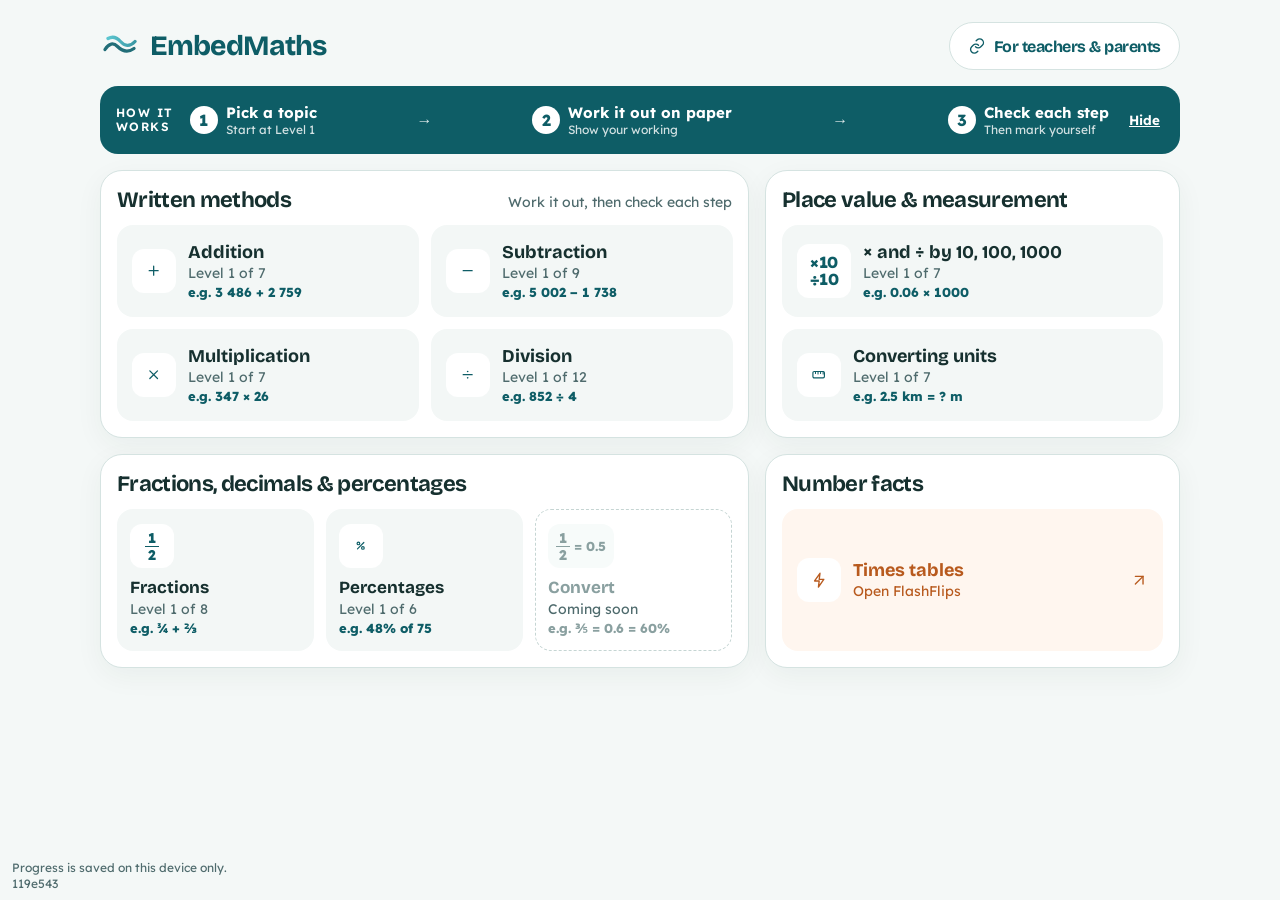
==== commit 4e6fddb8: "Stamp version 119e543" ====
--- a/hub/index.html
+++ b/hub/index.html
@@ -14,7 +14,7 @@
 <meta name="apple-mobile-web-app-title" content="EmbedMaths">
 <script>
   /* Short commit id. Also the cache-buster. The version action keeps this current. */
-  var VERSION = '102cddb';
+  var VERSION = '119e543';
   document.write('<link rel="stylesheet" href="core/styles.css?v=' + VERSION + '">');
 </script>
 </head>
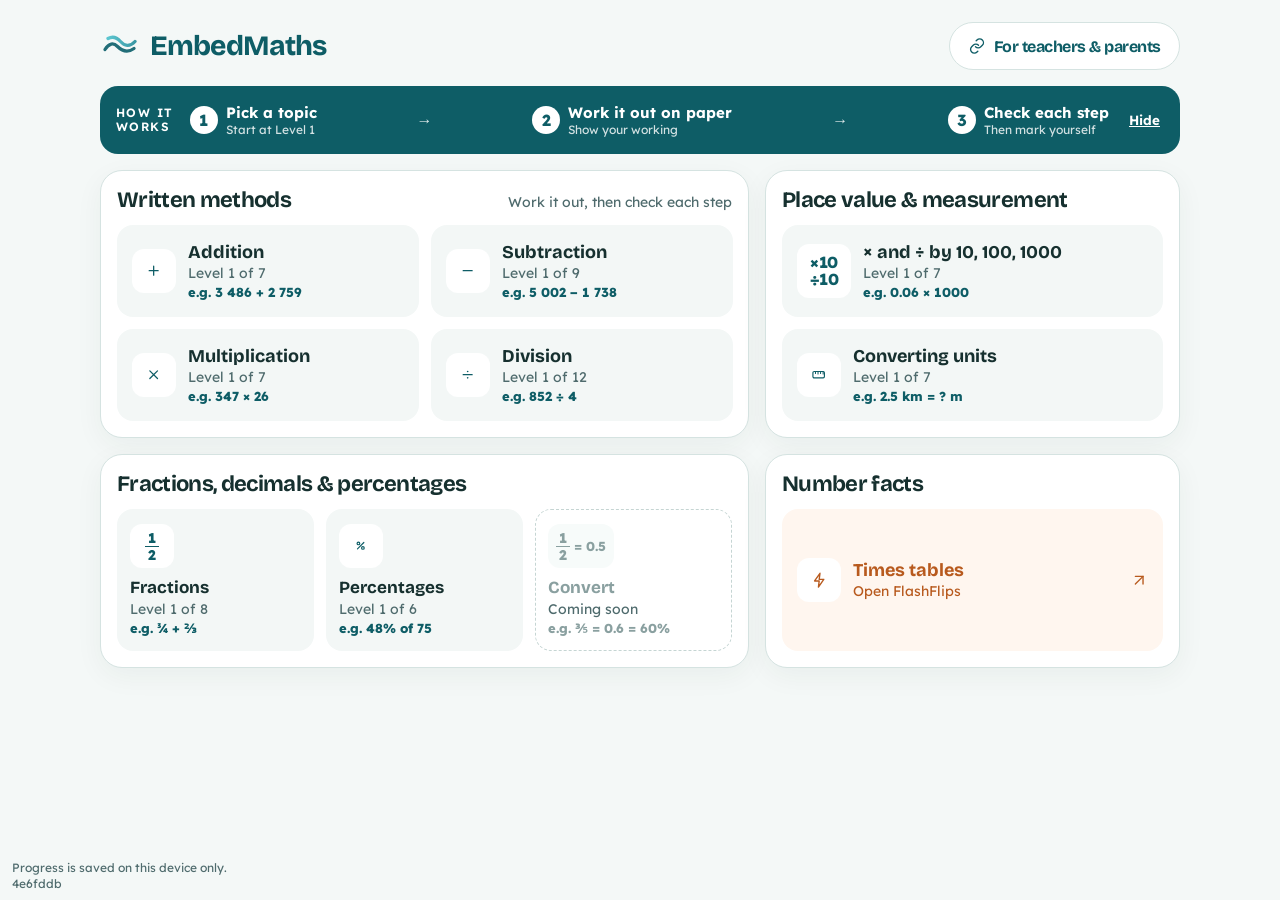
==== commit 4d7c4b5f: "Add a second way to write one amount as a percentage, and keep the bus-stop line on the digits. Leve" ====
--- a/hub/index.html
+++ b/hub/index.html
@@ -14,7 +14,7 @@
 <meta name="apple-mobile-web-app-title" content="EmbedMaths">
 <script>
   /* Short commit id. Also the cache-buster. The version action keeps this current. */
-  var VERSION = '119e543';
+  var VERSION = '4e6fddb';
   document.write('<link rel="stylesheet" href="core/styles.css?v=' + VERSION + '">');
 </script>
 </head>
--- a/hub/core/styles.css
+++ b/hub/core/styles.css
@@ -473,7 +473,7 @@
 .bus-board {
   display: grid;
   grid-template-rows: auto 3px auto;
-  align-items: end;
+  align-items: stretch;
 }
 .bus-ans, .bus-slot {
   display: flex;
@@ -481,15 +481,14 @@
   align-items: flex-end;
   min-height: 1.2em;
 }
-.bus-ans { grid-row: 1; }
+.bus-ans { grid-row: 1; align-self: end; }
 .bus-rule {
   grid-row: 2;
   height: 3px;
   align-self: stretch;
   background: var(--ink);
 }
-.bus-slot { grid-row: 3; padding-top: 6px; position: relative; }
-.bus-slot:has(.bus-fig.ph) { padding-top: 1.15em; }
+.bus-slot { grid-row: 3; align-self: stretch; padding-top: 0.72em; position: relative; }
 .bus-slot.bracket::before {
   content: "";
   position: absolute;
@@ -527,8 +526,9 @@
 }
 .bus-figwrap:has(.bus-fig.ph) .bus-rem {
   top: auto;
-  bottom: calc(100% + 3px);
+  bottom: calc(100% + 2px);
   left: 0;
+  font-size: 0.42em;
   transform: translateX(calc(-100% - 3px));
 }
 .bus-r { font-size: 0.62em; font-weight: 760; padding: 0 4px 2px; justify-content: flex-start; white-space: nowrap; }
@@ -699,6 +699,14 @@
   line-height: 1.4;
 }
 .pct-frac { font-size: clamp(28px, 3.4vw, 44px); }
+.pct-frac-line {
+  display: flex; align-items: center; flex-wrap: wrap; gap: 0.35em 0.5em;
+  font-size: clamp(22px, 2.8vw, 34px); font-weight: 760; max-width: 100%;
+}
+.pct-bus { margin: 4px 0 8px; max-width: 100%; }
+.pct-bus .bus { font-size: clamp(22px, 3vw, 32px); }
+.pct-shift { margin: 4px 0 8px; max-width: 100%; }
+.method-tabs + .pct-kicker { margin-top: 0; }
 .frac-calc { display: flex; flex-wrap: wrap; gap: 0.35em 1.1em; margin: 14px 0 0; font-weight: 760; font-size: clamp(18px, 2.4vw, 28px); max-width: 100%; }
 .frac-res { color: var(--teal); }
 .bar-model { max-width: 100%; margin-top: 16px; }
@@ -789,9 +797,9 @@
 .step {
   display: flex; gap: 8px; align-items: flex-start;
   border: 1px solid var(--line); border-radius: 12px; padding: 6px 10px; background: #fff;
-  width: 100%; max-width: 100%; height: auto; overflow-wrap: break-word;
-}
-.step > div { min-width: 0; flex: 1; }
+  width: 100%; max-width: 100%; height: auto; overflow: visible; overflow-wrap: break-word;
+}
+.step > div { min-width: 0; flex: 1; overflow: visible; }
 .step.done { padding: 3px 10px; }
 .col-link {
   margin-top: 6px; padding: 0; border: 0; background: none; color: var(--teal);
@@ -1043,6 +1051,7 @@
     min-height: 0;
     overflow: auto;
   }
+  .shell.play .steps-col .step-fold { padding-bottom: 28px; }
   .shell.play .dock {
     flex: none;
     margin-top: 8px;
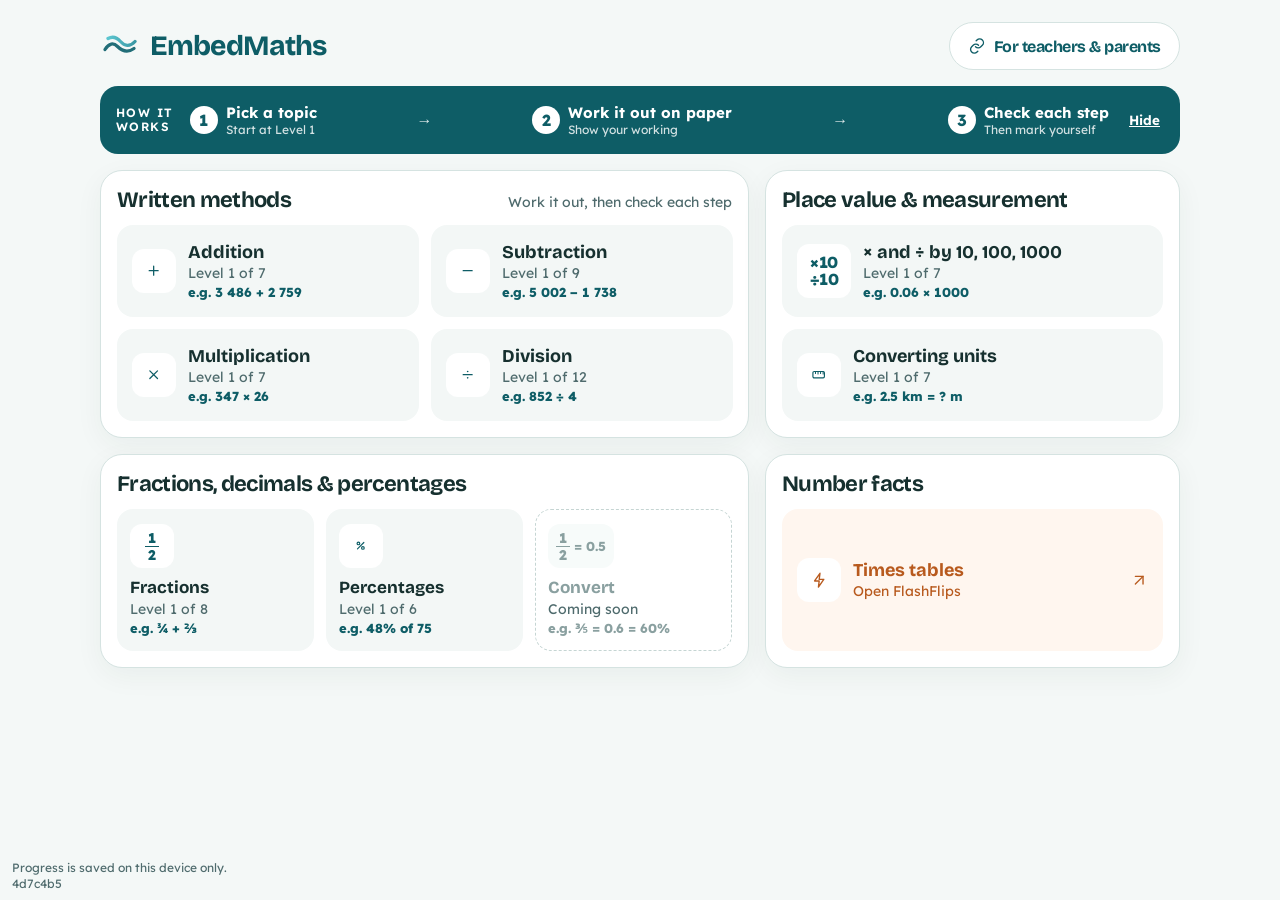
==== commit b77db314: "Stamp version 4d7c4b5" ====
--- a/hub/index.html
+++ b/hub/index.html
@@ -14,7 +14,7 @@
 <meta name="apple-mobile-web-app-title" content="EmbedMaths">
 <script>
   /* Short commit id. Also the cache-buster. The version action keeps this current. */
-  var VERSION = '4e6fddb';
+  var VERSION = '4d7c4b5';
   document.write('<link rel="stylesheet" href="core/styles.css?v=' + VERSION + '">');
 </script>
 </head>
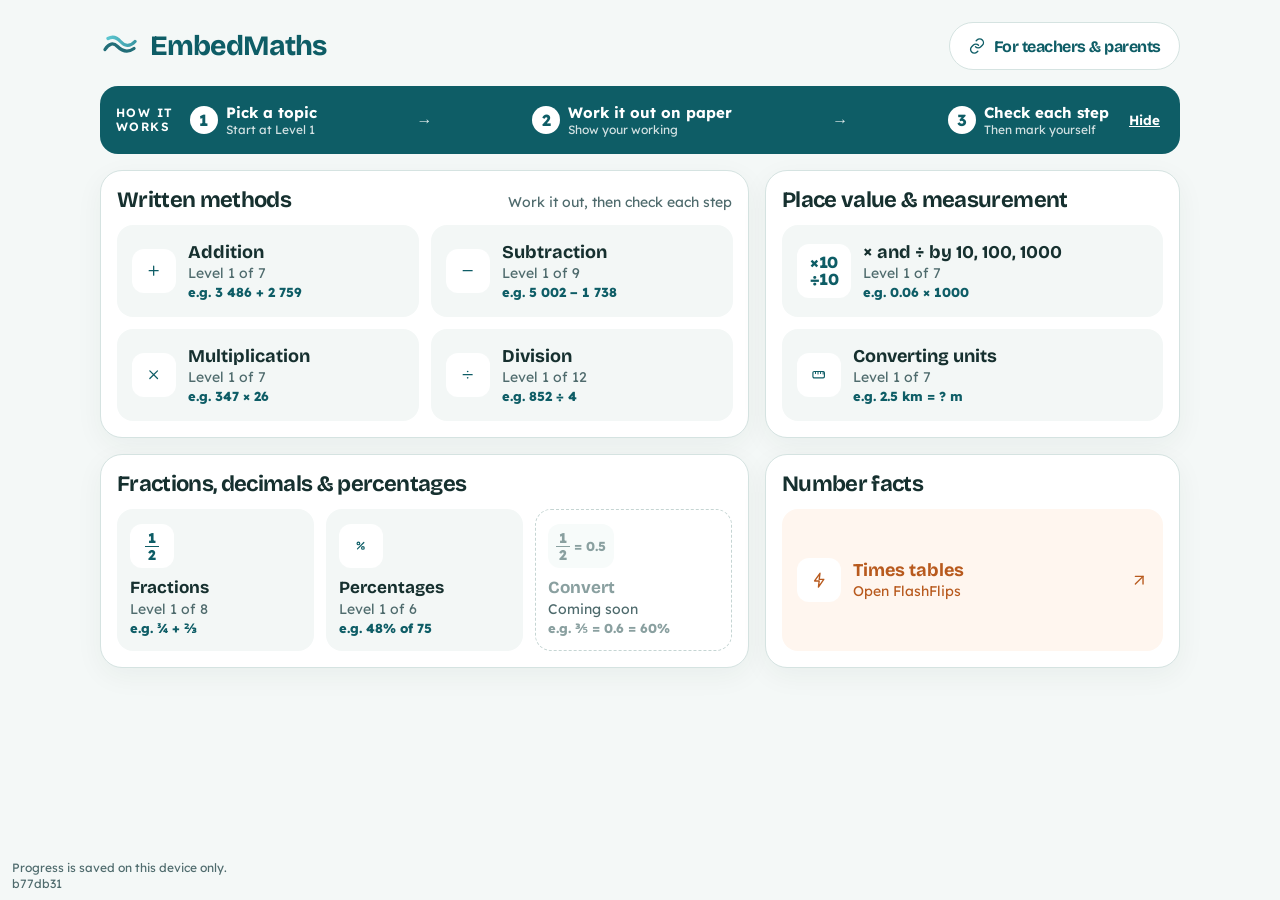
==== commit 3eee2b81: "Name the decimal point in the working, and give unit conversions the same step cards. The placeholde" ====
--- a/hub/index.html
+++ b/hub/index.html
@@ -14,7 +14,7 @@
 <meta name="apple-mobile-web-app-title" content="EmbedMaths">
 <script>
   /* Short commit id. Also the cache-buster. The version action keeps this current. */
-  var VERSION = '4d7c4b5';
+  var VERSION = 'b77db31';
   document.write('<link rel="stylesheet" href="core/styles.css?v=' + VERSION + '">');
 </script>
 </head>
--- a/hub/core/styles.css
+++ b/hub/core/styles.css
@@ -500,15 +500,18 @@
   border-radius: 12px 0 0 0;
 }
 .bus-figwrap { position: relative; display: inline-flex; align-items: flex-end; justify-content: center; }
-.bus-ans.ph, .bus-fig.ph {
+.bus-ph, .bus-fig.ph {
   color: var(--orange);
   border: 1.5px dashed var(--orange);
   border-radius: 6px;
-  min-width: 0.85em;
-  padding: 1px 3px 0;
+  box-sizing: border-box;
+  min-width: 0.72em;
+  max-width: 1.15em;
+  padding: 0 2px;
   line-height: 1.05;
   justify-content: center;
 }
+.bus-point { padding: 0 0.12em; }
 .bus-fig.ph {
   min-width: 0.72em;
   padding: 0 2px;
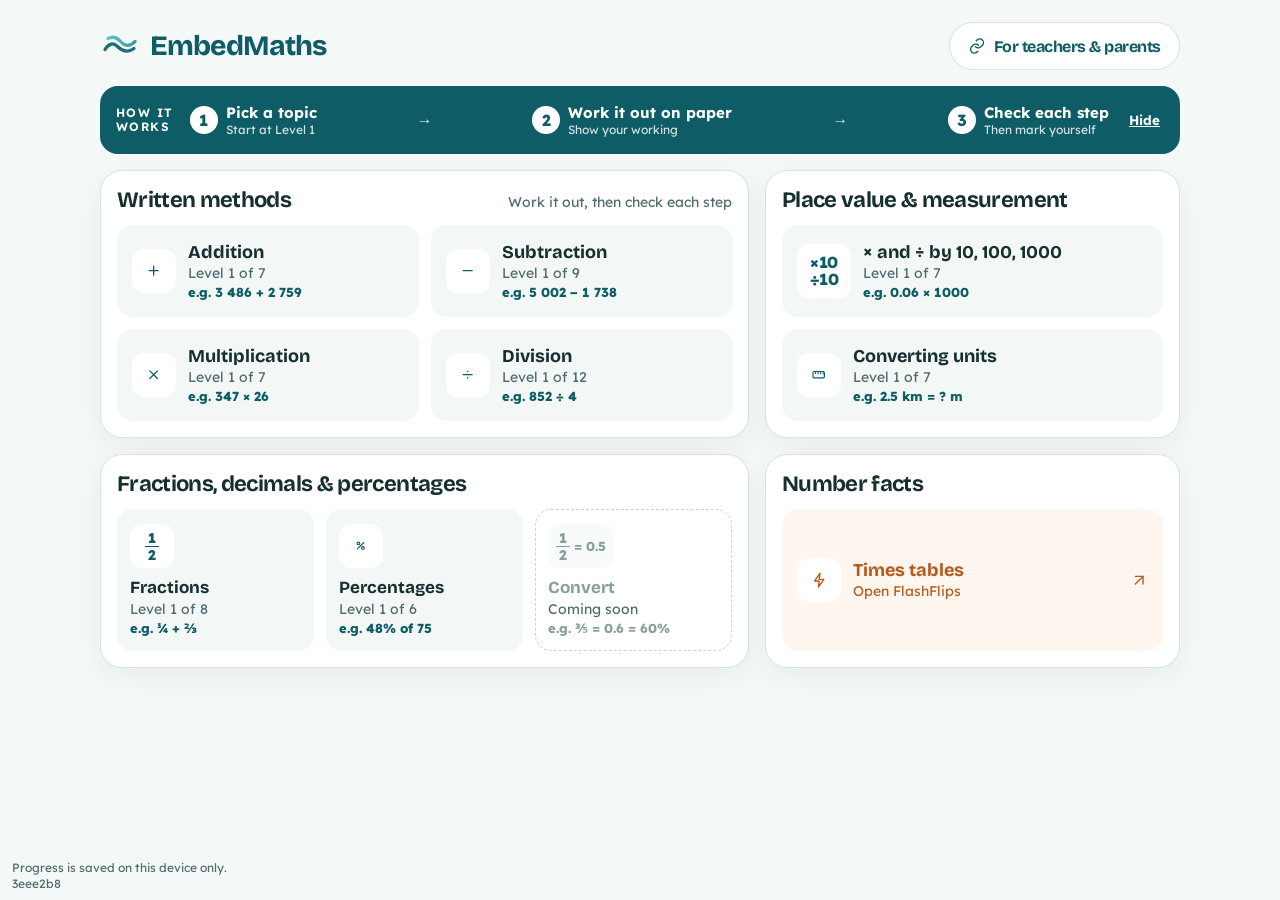
==== commit 575b9019: "Stamp version 3eee2b8" ====
--- a/hub/index.html
+++ b/hub/index.html
@@ -14,7 +14,7 @@
 <meta name="apple-mobile-web-app-title" content="EmbedMaths">
 <script>
   /* Short commit id. Also the cache-buster. The version action keeps this current. */
-  var VERSION = 'b77db31';
+  var VERSION = '3eee2b8';
   document.write('<link rel="stylesheet" href="core/styles.css?v=' + VERSION + '">');
 </script>
 </head>
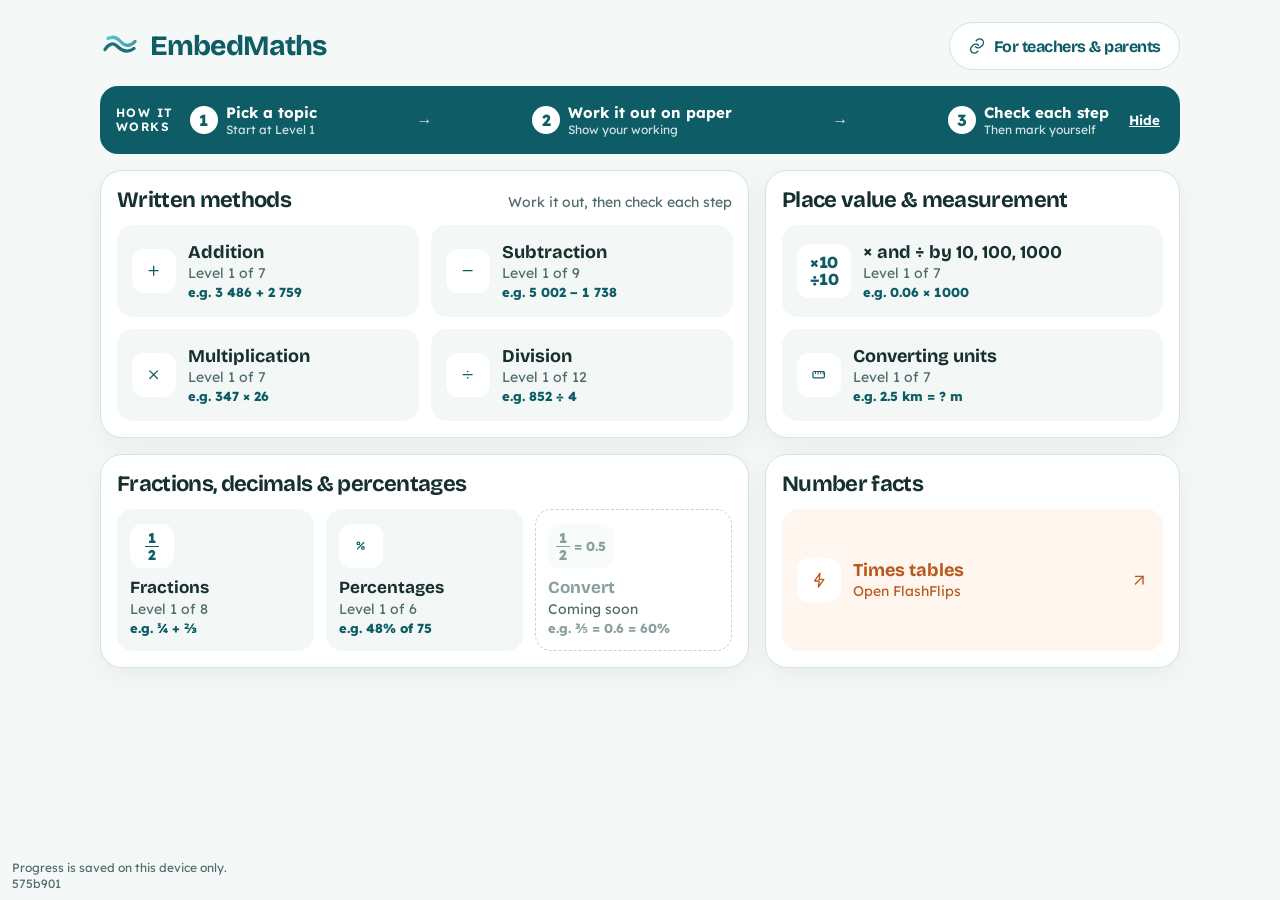
==== commit 79546a07: "Open teacher links on a start card, and put the homework title and finish time on the summary. A lin" ====
--- a/hub/index.html
+++ b/hub/index.html
@@ -14,7 +14,7 @@
 <meta name="apple-mobile-web-app-title" content="EmbedMaths">
 <script>
   /* Short commit id. Also the cache-buster. The version action keeps this current. */
-  var VERSION = '3eee2b8';
+  var VERSION = '575b901';
   document.write('<link rel="stylesheet" href="core/styles.css?v=' + VERSION + '">');
 </script>
 </head>
--- a/hub/core/styles.css
+++ b/hub/core/styles.css
@@ -140,6 +140,27 @@
   margin-top: 8px; padding: 2px 10px; border-radius: 999px;
 }
 .session-msg { margin: 2px 0 0; font-size: 14px; font-weight: 650; color: var(--teal); }
+.start-card {
+  width: min(640px, 100%);
+  margin: 12px auto 0;
+  background: #fff;
+  border-radius: 24px;
+  box-shadow: var(--shadow);
+  padding: 28px 24px 24px;
+  display: flex;
+  flex-direction: column;
+  justify-content: safe center;
+  gap: 8px;
+}
+.start-card h1 { margin: 0; font-size: clamp(34px, 5vw, 52px); line-height: 1.05; }
+.start-due { margin: 0; font-weight: 760; font-size: 18px; }
+.start-msg { margin: 0; font-size: 18px; font-weight: 650; line-height: 1.4; }
+.start-practice { margin: 6px 0 0; color: var(--muted); font-weight: 650; line-height: 1.45; }
+.start-when { margin: 8px 0 0; line-height: 1.4; }
+.start-btn { margin-top: 16px; min-height: 64px; width: 100%; font-size: 22px; }
+@media (min-width: 701px) {
+  .start-shell .start-card { flex: 1 1 auto; min-height: 0; overflow: auto; margin: 8px auto; }
+}
 .teacher-actions { display: flex; gap: 10px; flex-shrink: 0; }
 
 .how {
@@ -848,15 +869,32 @@
 .which { margin: 12px 0 8px; color: var(--muted); }
 .action-row { justify-content: flex-end; margin-top: 0; flex: none; }
 
-.summary .q-row { display: flex; flex-wrap: wrap; gap: 8px; padding: 0; margin: 0 0 16px; list-style: none; }
+.summary { padding-top: 10px; padding-bottom: 16px; }
+.summary h1 { margin: 0 0 4px; font-size: clamp(28px, 4vw, 40px); }
+.summary-sub { margin: 0 0 10px; font-weight: 700; color: var(--ink); }
+.teacher-says {
+  margin: 0 0 10px; padding: 10px 14px; border-radius: 14px;
+  background: #e7f4f3; border: 1.5px solid #b7d8d4; color: var(--teal-deep);
+  font-weight: 650; line-height: 1.35;
+}
+.summary-score {
+  margin: 0; font-family: var(--display); font-weight: 760; letter-spacing: -0.03em;
+  font-size: clamp(26px, 4vw, 36px); line-height: 1.1;
+}
+.summary-when { margin: 4px 0 12px; color: var(--muted); font-weight: 650; }
+.summary .q-row { display: flex; flex-wrap: wrap; gap: 6px; padding: 0; margin: 0; list-style: none; }
 .q-tile {
-  width: 76px; min-height: 72px; border-radius: 16px; display: flex; flex-direction: column;
-  align-items: center; justify-content: center; gap: 4px; font-weight: 700;
+  width: 80px; min-height: 46px; border-radius: 12px; display: flex; flex-direction: column;
+  align-items: center; justify-content: center; gap: 1px; font-weight: 700; font-size: 13px;
+  padding: 4px; overflow: hidden;
 }
 .q-tile.good { background: var(--teal); color: #fff; }
 .q-tile.bad { background: var(--tint); color: var(--orange); border: 1.5px solid #e7c2a8; }
-.q-tile svg { width: 22px; height: 22px; }
-.q-tile b { font-size: 12px; text-align: center; font-weight: 700; }
+.q-tile svg { width: 18px; height: 18px; }
+.q-tile b {
+  font-size: 11px; line-height: 1.15; text-align: center; font-weight: 700;
+  max-width: 100%; overflow-wrap: anywhere;
+}
 .summary-grid { display: grid; gap: 12px; }
 .watch h2, .next-card h2 { font-size: 26px; margin: 0 0 8px; }
 .next-card { background: var(--teal); color: #fff; }
@@ -994,14 +1032,6 @@
 .builder .brand { margin-bottom: 8px; }
 .board-due { margin: 0; color: var(--muted); font-weight: 650; }
 .board-url { margin: 0; color: var(--muted); font-size: 13px; word-break: break-all; max-width: 100%; }
-.hw-card {
-  background: #fff; border: 1px solid var(--line); border-radius: 22px; padding: 14px 16px;
-  margin: 8px 0 12px; box-shadow: var(--shadow);
-}
-.hw-card h2 { margin: 2px 0 6px; font-size: 26px; }
-.hw-card p { margin: 2px 0; line-height: 1.35; }
-.hw-score { font-size: 26px; font-weight: 760; font-family: var(--display); }
-.hw-fin { margin-top: 8px; font-weight: 650; }
 .title-due { display: grid; grid-template-columns: 1.3fr 0.9fr; gap: 12px; align-items: start; }
 .title-due .field { margin-top: 16px; }
 .builder-form .seg { width: 100%; }
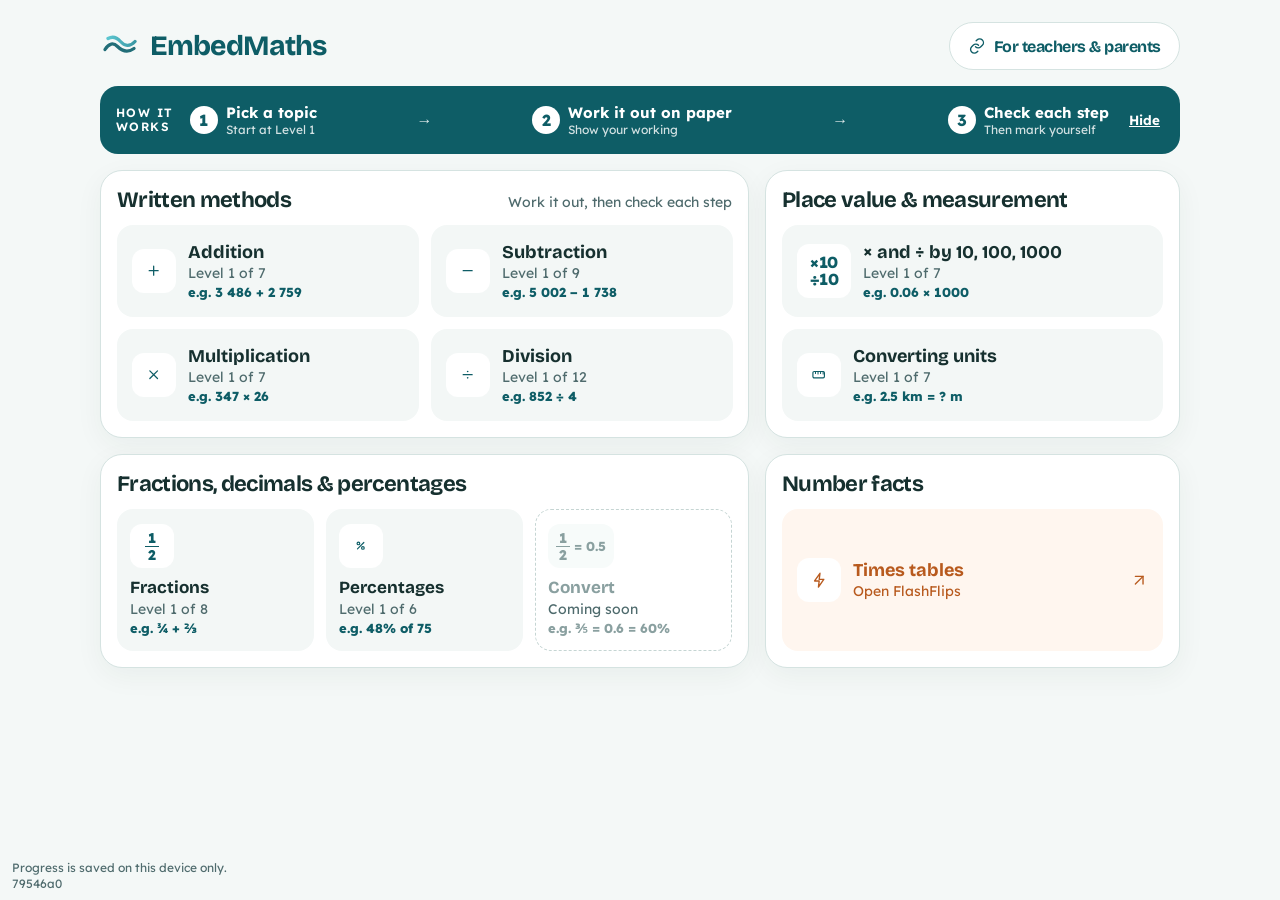
==== commit 611c23ef: "Stamp version 79546a0" ====
--- a/hub/index.html
+++ b/hub/index.html
@@ -14,7 +14,7 @@
 <meta name="apple-mobile-web-app-title" content="EmbedMaths">
 <script>
   /* Short commit id. Also the cache-buster. The version action keeps this current. */
-  var VERSION = '575b901';
+  var VERSION = '79546a0';
   document.write('<link rel="stylesheet" href="core/styles.css?v=' + VERSION + '">');
 </script>
 </head>
